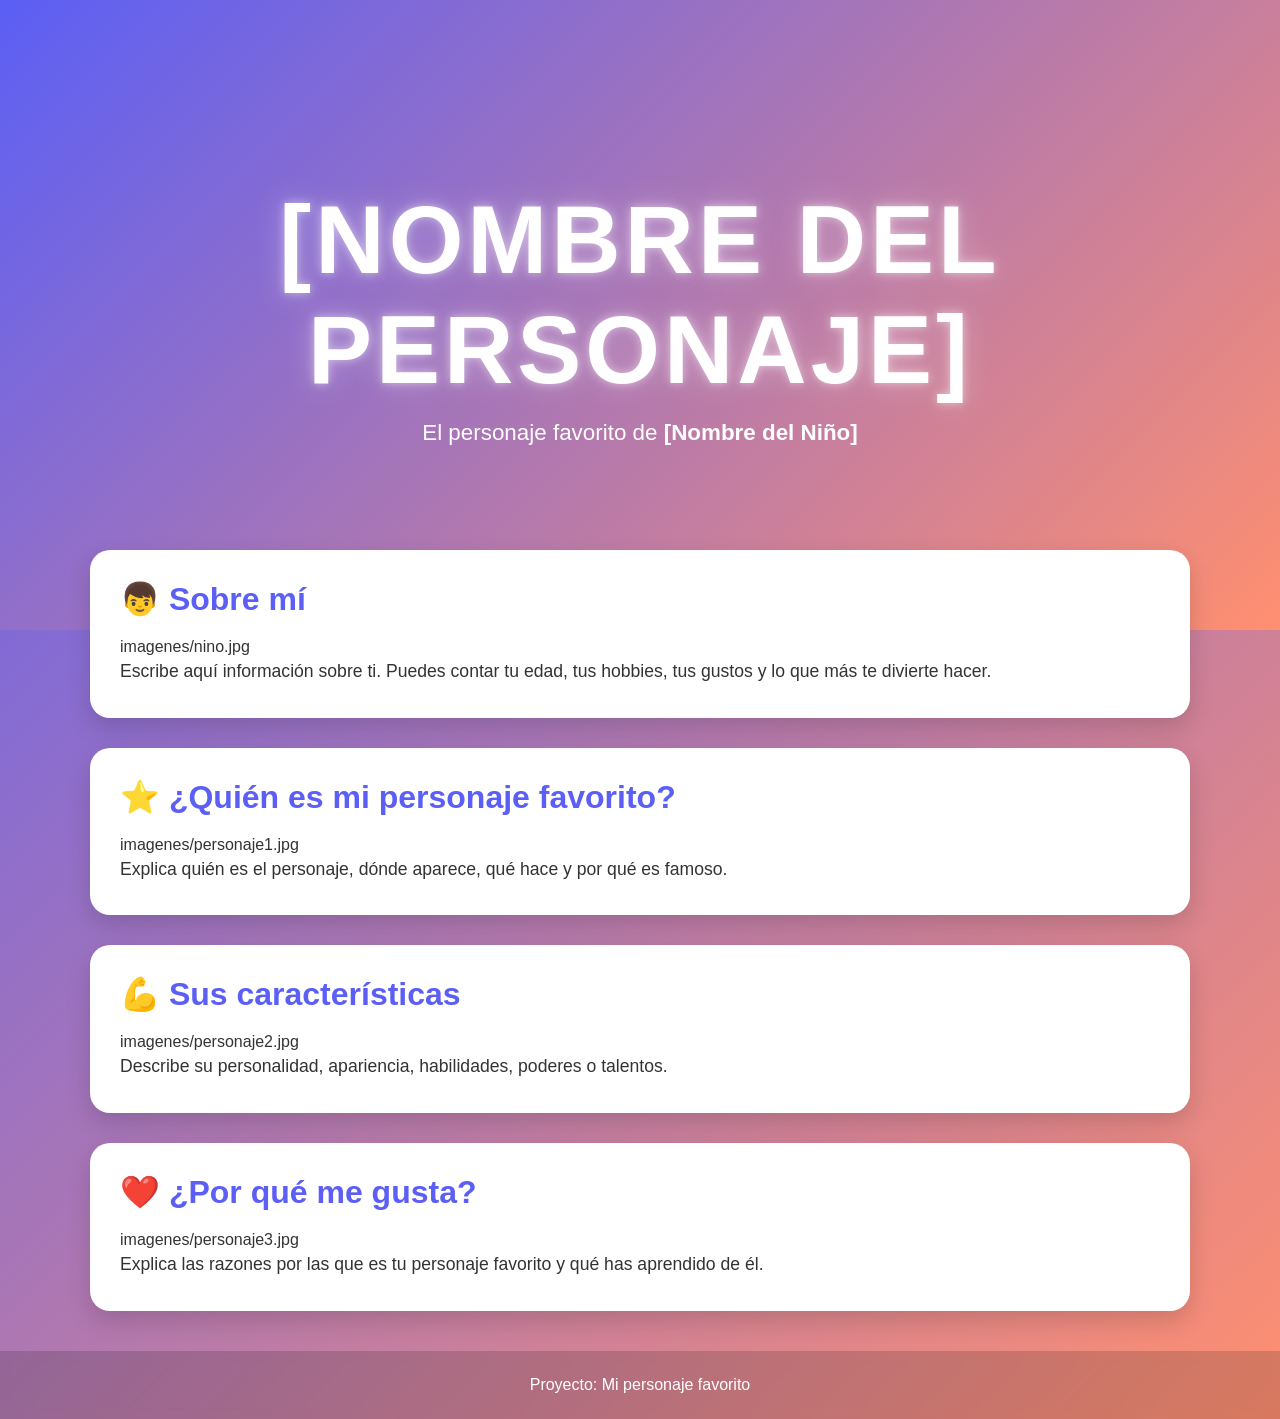
==== docs/personajeFavorito/index.html @ 5b798171 "Automated update" ====
<!DOCTYPE html>
<html lang="es">

<head>
    <meta charset="UTF-8">
    <meta name="viewport" content="width=device-width, initial-scale=1.0">
    <title>[Nombre del Personaje]</title>
    <link rel="stylesheet" href="style.css">
</head>

<body>

    <header class="hero">
        <div class="hero-content">
            <h1>[NOMBRE DEL PERSONAJE]</h1>
            <p>El personaje favorito de <strong>[Nombre del Niño]</strong></p>
        </div>
    </header>

    <main>

        <section class="card">
            <h2>👦 Sobre mí</h2>
            imagenes/nino.jpg

            <p>
                Escribe aquí información sobre ti.
                Puedes contar tu edad, tus hobbies,
                tus gustos y lo que más te divierte hacer.
            </p>
        </section>

        <section class="card">
            <h2>⭐ ¿Quién es mi personaje favorito?</h2>
            imagenes/personaje1.jpg

            <p>
                Explica quién es el personaje, dónde aparece,
                qué hace y por qué es famoso.
            </p>
        </section>

        <section class="card">
            <h2>💪 Sus características</h2>
            imagenes/personaje2.jpg

            <p>
                Describe su personalidad, apariencia,
                habilidades, poderes o talentos.
            </p>
        </section>

        <section class="card">
            <h2>❤️ ¿Por qué me gusta?</h2>
            imagenes/personaje3.jpg

            <p>
                Explica las razones por las que es tu personaje favorito
                y qué has aprendido de él.
            </p>
        </section>

    </main>

    <footer>
        <p>Proyecto: Mi personaje favorito</p>
    </footer>

</body>

</html>
---- docs/personajeFavorito/style.css ----
/*======================================
  PALETA DE COLORES
======================================*/
:root {
    --color-primario: #5b5ff5;
    --color-secundario: #ff8f70;
}

/*======================================
  CONFIGURACIÓN GENERAL
======================================*/
* {
    margin: 0;
    padding: 0;
    box-sizing: border-box;
}

body {
    font-family: "Segoe UI", Arial, sans-serif;

    background: linear-gradient(
        135deg,
        var(--color-primario),
        var(--color-secundario)
    );

    min-height: 100vh;
    color: #333;
}

/*======================================
  HERO
======================================*/
.hero {
    height: 70vh;

    display: flex;
    justify-content: center;
    align-items: center;

    text-align: center;

    background: linear-gradient(
        135deg,
        var(--color-primario),
        var(--color-secundario)
    );

    color: white;
}

.hero-content {
    animation: aparecer 1.5s ease;
}

.hero h1 {
    font-size: clamp(3rem, 8vw, 6rem);
    letter-spacing: 4px;
    text-transform: uppercase;

    text-shadow:
        0 0 10px rgba(255,255,255,.5),
        0 0 30px rgba(255,255,255,.3);

    animation: flotar 3s ease-in-out infinite;
}

.hero p {
    font-size: 1.4rem;
    margin-top: 15px;
}

/*======================================
  CONTENEDOR
======================================*/
main {
    width: 90%;
    max-width: 1100px;

    margin: -80px auto 40px;
}

/*======================================
  TARJETAS
======================================*/
.card {
    background: white;

    margin-bottom: 30px;
    padding: 30px;

    border-radius: 20px;

    box-shadow: 0 10px 25px rgba(0,0,0,.15);

    transition: .3s;
}

.card:hover {
    transform: translateY(-8px);
}

.card h2 {
    color: var(--color-primario);
    margin-bottom: 20px;
    font-size: 2rem;
}

.card img {
    width: 100%;
    max-width: 450px;

    display: block;
    margin: 20px auto;

    border-radius: 15px;

    transition: .4s;
}

.card img:hover {
    transform: scale(1.05);
}

.card p {
    font-size: 1.1rem;
    line-height: 1.8;
}

/*======================================
  FOOTER
======================================*/
footer {
    text-align: center;

    padding: 25px;

    color: white;

    background: rgba(0,0,0,.15);

    backdrop-filter: blur(5px);
}

/*======================================
  ANIMACIONES
======================================*/
@keyframes aparecer {
    from {
        opacity: 0;
        transform: translateY(40px);
    }

    to {
        opacity: 1;
        transform: translateY(0);
    }
}

@keyframes flotar {
    0% {
        transform: translateY(0);
    }

    50% {
        transform: translateY(-10px);
    }

    100% {
        transform: translateY(0);
    }
}

/*======================================
  RESPONSIVE
======================================*/
@media (max-width: 768px) {

    .hero {
        height: 55vh;
    }

    .hero p {
        font-size: 1rem;
    }

    .card {
        padding: 20px;
    }

    .card h2 {
        font-size: 1.5rem;
    }
}
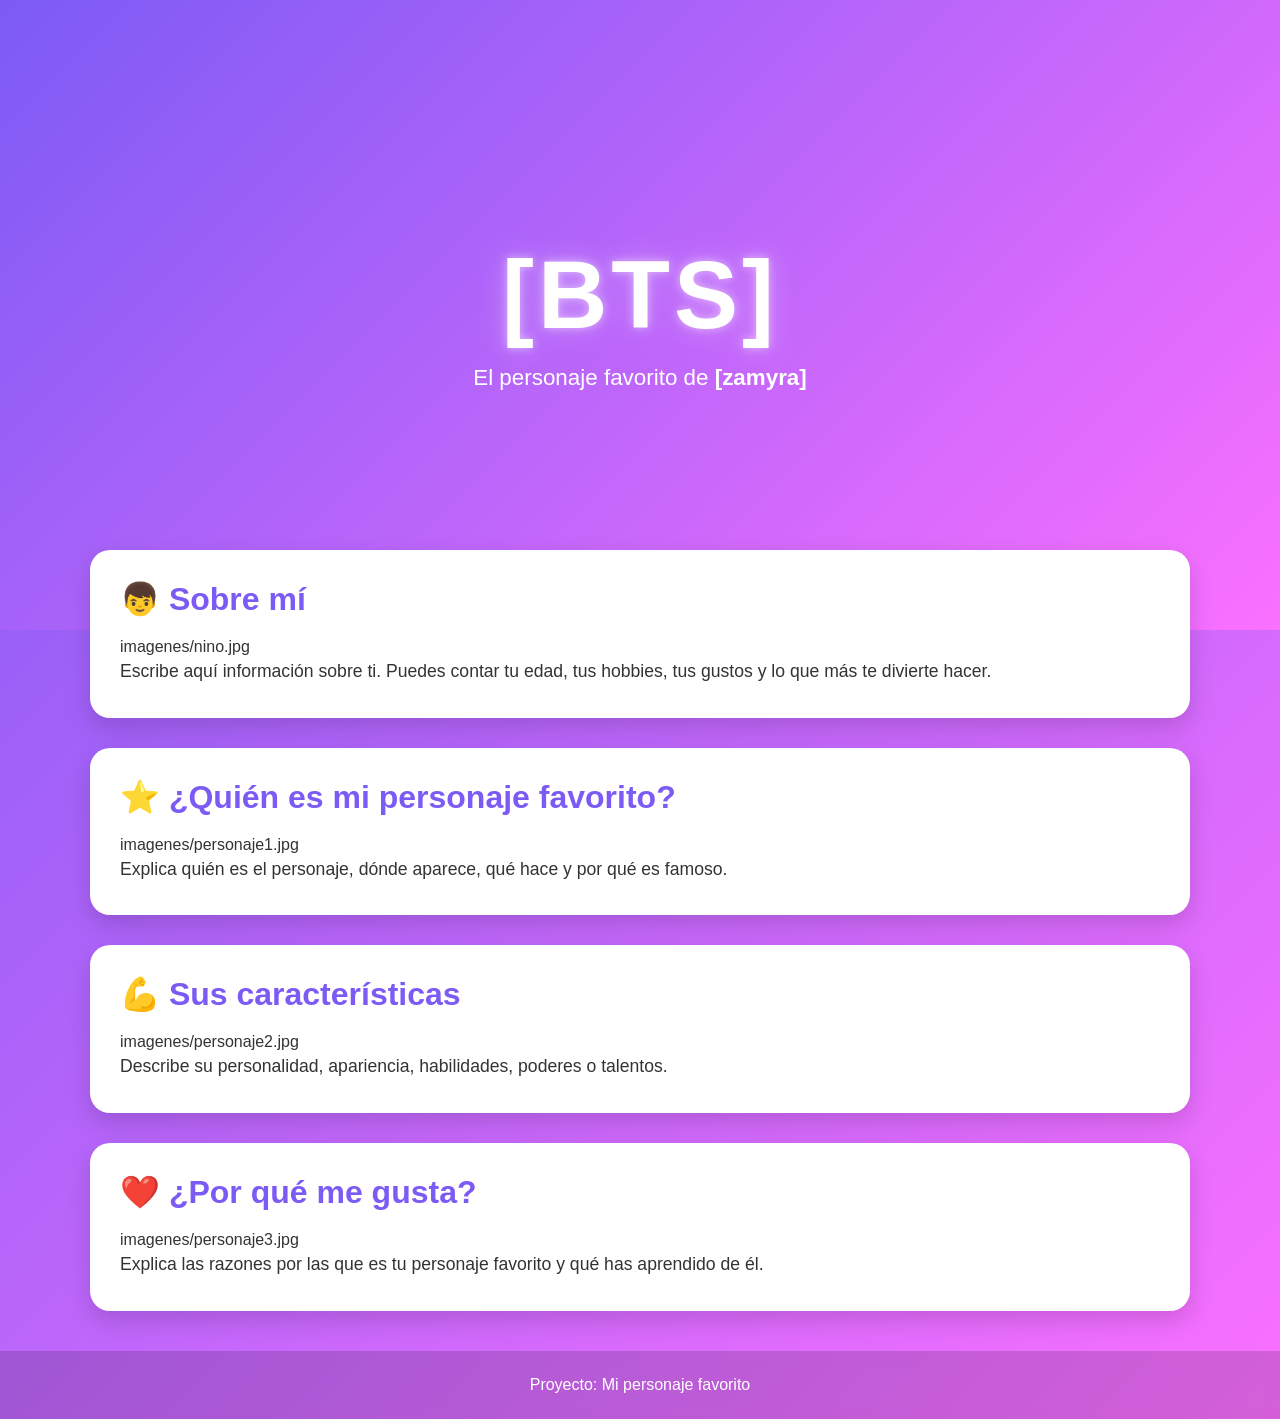
==== commit adb7039c: "envio" ====
--- a/docs/personajeFavorito/index.html
+++ b/docs/personajeFavorito/index.html
@@ -12,8 +12,8 @@
 
     <header class="hero">
         <div class="hero-content">
-            <h1>[NOMBRE DEL PERSONAJE]</h1>
-            <p>El personaje favorito de <strong>[Nombre del Niño]</strong></p>
+            <h1>[BTS]</h1>
+            <p>El personaje favorito de <strong>[zamyra]</strong></p>
         </div>
     </header>
 
--- a/docs/personajeFavorito/style.css
+++ b/docs/personajeFavorito/style.css
@@ -2,8 +2,8 @@
   PALETA DE COLORES
 ======================================*/
 :root {
-    --color-primario: #5b5ff5;
-    --color-secundario: #ff8f70;
+    --color-primario: #7c5bf5;
+    --color-secundario: #fa70ff;
 }
 
 /*======================================
@@ -46,12 +46,12 @@
         var(--color-secundario)
     );
 
-    color: white;
+    color: rgb(255, 255, 255);
 }
 
 .hero-content {
     animation: aparecer 1.5s ease;
-}
+}       
 
 .hero h1 {
     font-size: clamp(3rem, 8vw, 6rem);
